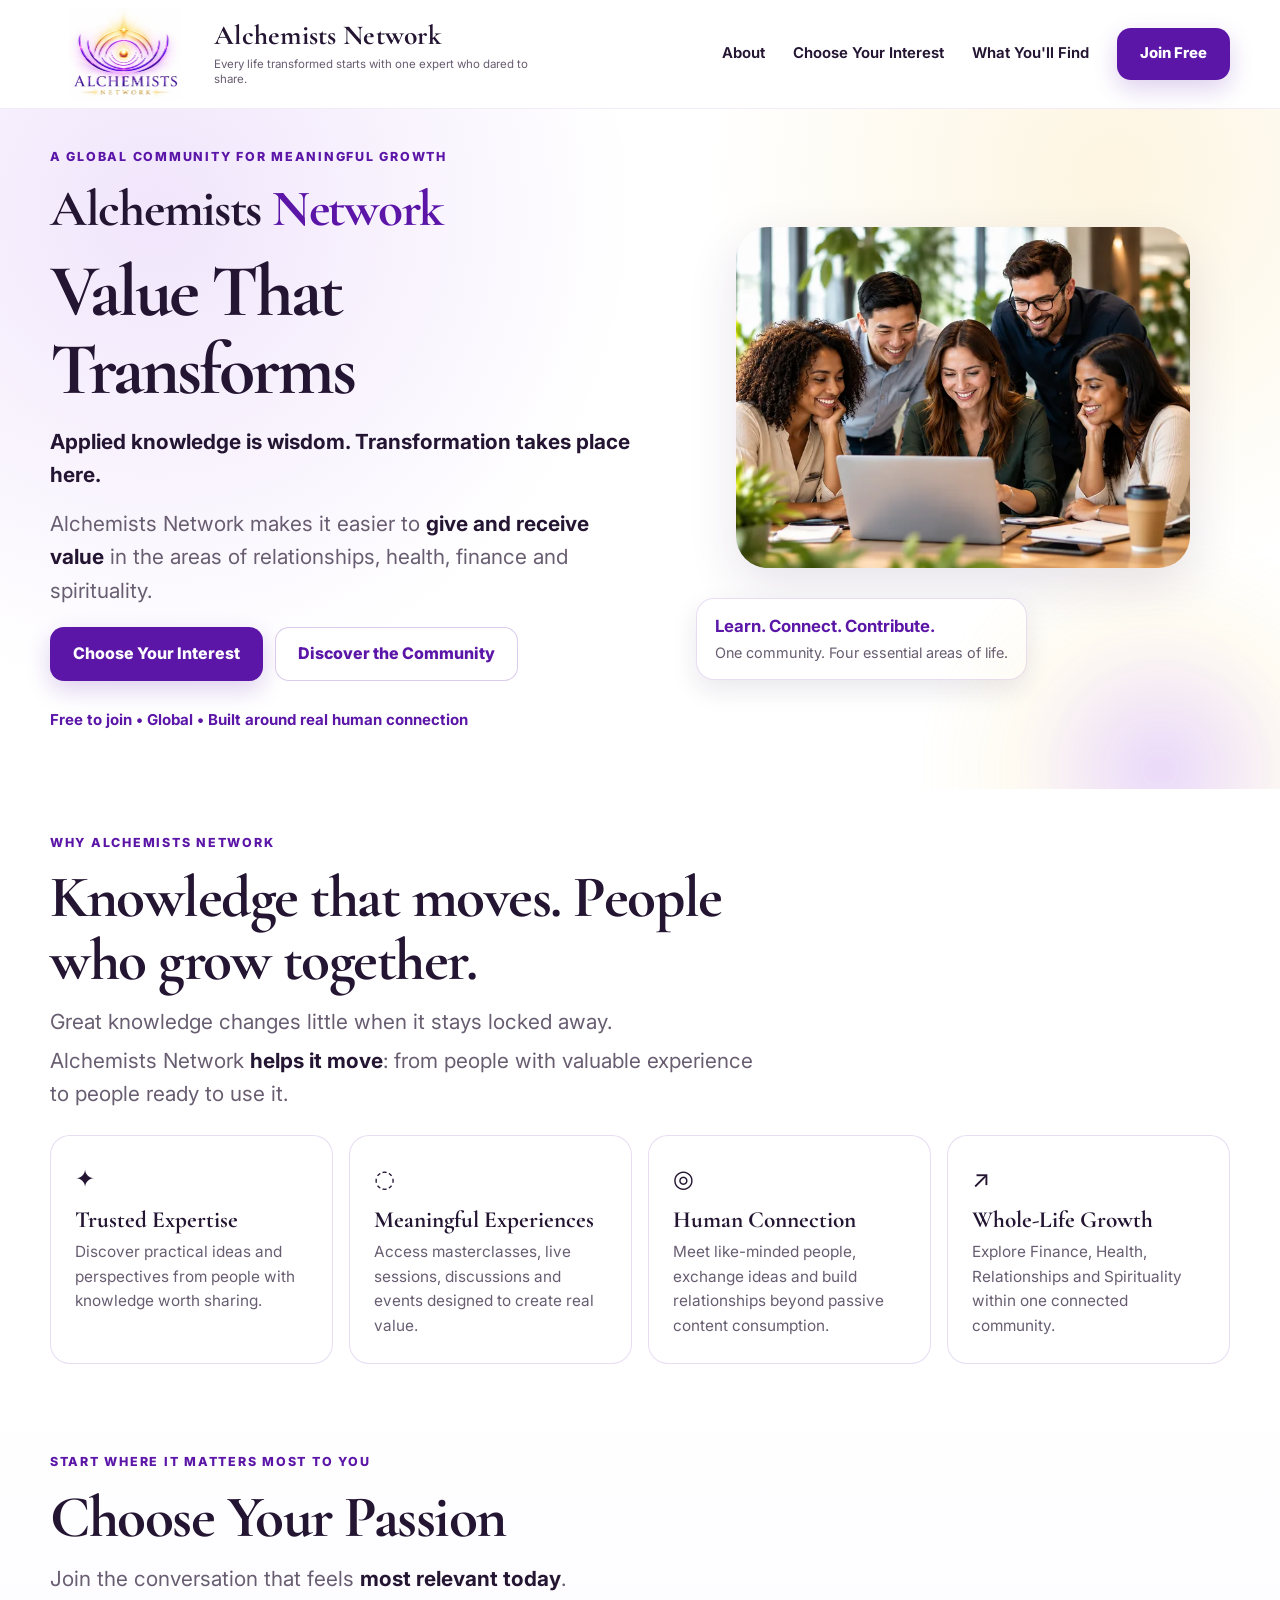
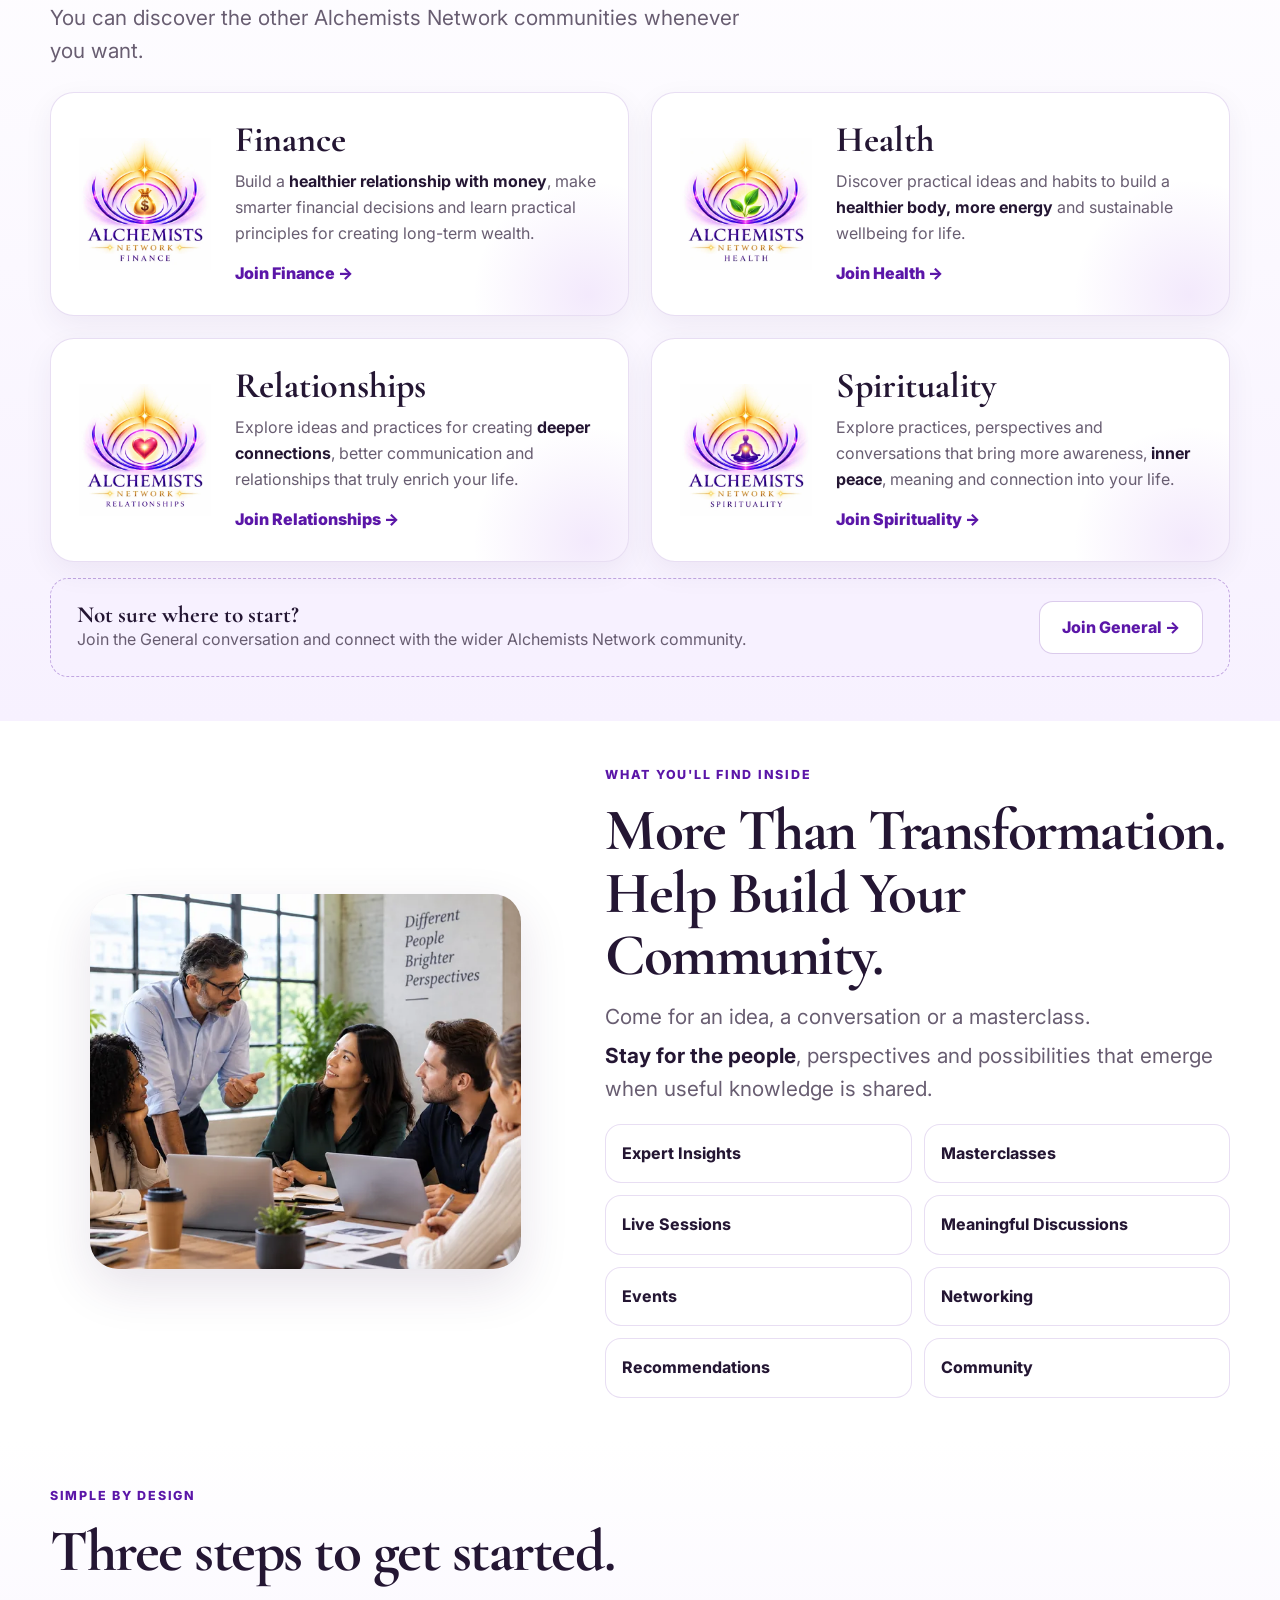
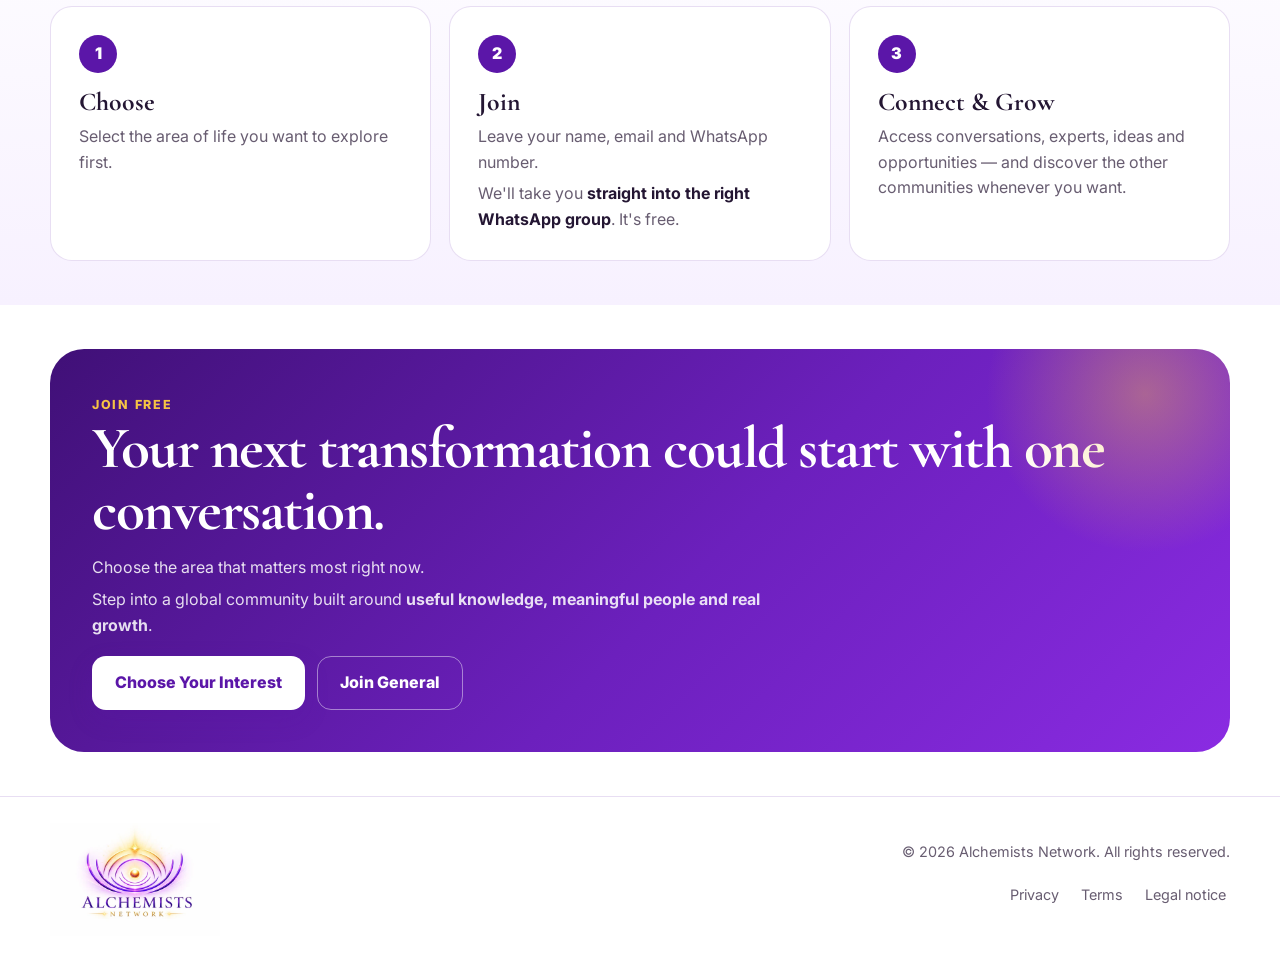
==== alchemists-network-site-v9/alchemists-network-site-v9/index.html @ aed64344 "Add files via upload" ====
<!doctype html>
<html lang="en">
<head>
  <meta charset="UTF-8">
  <meta name="viewport" content="width=device-width, initial-scale=1.0">
  <meta http-equiv="content-language" content="en">
  <title>Alchemists Network | Learn, Connect & Grow</title>
  <meta name="description" content="Join Alchemists Network for free and connect with trusted knowledge, experts, masterclasses and meaningful conversations across Finance, Health, Relationships and Spirituality.">
  <link rel="canonical" href="https://www.alchemistsnetwork.com/">
  <meta property="og:type" content="website">
  <meta property="og:site_name" content="Alchemists Network">
  <meta property="og:title" content="Alchemists Network | Learn, Connect & Grow">
  <meta property="og:description" content="Connect, learn and grow with Alchemists Network. Your next transformation could start with one conversation.">
  <meta property="og:url" content="https://www.alchemistsnetwork.com/">
  <meta property="og:image" content="https://www.alchemistsnetwork.com/assets/og-image.jpg">
  <meta property="og:image:width" content="1200">
  <meta property="og:image:height" content="630">
  <meta property="og:image:alt" content="Alchemists Network logo">
  <meta property="og:locale" content="en_GB">
  <meta name="twitter:card" content="summary_large_image">
  <meta name="twitter:title" content="Alchemists Network | Learn, Connect & Grow">
  <meta name="twitter:description" content="Connect, learn and grow with Alchemists Network.">
  <meta name="twitter:image" content="https://www.alchemistsnetwork.com/assets/og-image.jpg">
  <meta name="theme-color" content="#5b16a8">
  <link rel="icon" href="assets/logos/alchemists-network-header.webp" type="image/webp">
  <link rel="preload" as="image" type="image/webp" href="assets/hero-community-diverse-800.webp" imagesrcset="assets/hero-community-diverse-800.webp 800w, assets/hero-community-diverse-1400.webp 1400w" imagesizes="(max-width: 900px) 92vw, 560px">
  <script type="application/ld+json">
{
  "@context": "https://schema.org",
  "@graph": [
    {
      "@type": "Organization",
      "@id": "https://www.alchemistsnetwork.com/#organization",
      "name": "Alchemists Network",
      "url": "https://www.alchemistsnetwork.com/",
      "logo": "https://www.alchemistsnetwork.com/assets/logos/alchemists-network.webp",
      "image": "https://www.alchemistsnetwork.com/assets/og-image.jpg",
      "description": "A global community connecting people with trusted expertise, masterclasses and meaningful conversations across Finance, Health, Relationships and Spirituality.",
      "slogan": "Every life transformed starts with one expert who dared to share.",
      "email": "rise@alchemistsnetwork.com",
      "contactPoint": {
        "@type": "ContactPoint",
        "contactType": "customer support",
        "email": "rise@alchemistsnetwork.com",
        "availableLanguage": "English"
      },
      "sameAs": [
        "https://www.instagram.com/alchemistnetwork/",
        "https://www.tiktok.com/@alchemistnetwork",
        "https://www.facebook.com/profile.php?id=61589458378062",
        "https://www.youtube.com/channel/UCAXfL9vfWG9lbu_mYxJ198A",
        "https://rumble.com/user/alchemistnetwork"
      ]
    },
    {
      "@type": "WebSite",
      "@id": "https://www.alchemistsnetwork.com/#website",
      "name": "Alchemists Network",
      "url": "https://www.alchemistsnetwork.com/",
      "inLanguage": "en",
      "publisher": {
        "@id": "https://www.alchemistsnetwork.com/#organization"
      }
    }
  ]
}
  </script>
  <link rel="preconnect" href="https://fonts.googleapis.com">
  <link rel="preconnect" href="https://fonts.gstatic.com" crossorigin>
  <link href="https://fonts.googleapis.com/css2?family=Cormorant+Garamond:wght@600;700&family=Inter:wght@400;500;600;700;800&display=swap" rel="stylesheet">
  <link rel="stylesheet" href="css/styles.css">
  <script defer src="js/config.js"></script>
  <script defer src="js/main.js"></script>
</head>
<body>
<header class="site-header">
  <div class="container header-inner">
    <a class="brand" href="#top" aria-label="Alchemists Network home">
      <img src="assets/logos/alchemists-network-header.webp" alt="Alchemists Network" width="450" height="367" fetchpriority="high">
      <span class="brand-copy">
        <strong>Alchemists Network</strong>
        <small>Every life transformed starts with one expert who dared to share.</small>
      </span>
    </a>
    <button class="menu-button" aria-label="Open navigation" aria-expanded="false">☰</button>
    <nav class="site-nav" aria-label="Main navigation">
      <a href="#about">About</a>
      <a href="#interests">Choose Your Interest</a>
      <a href="#inside">What You'll Find</a>
      <a class="btn btn-primary" href="#interests" data-scroll="#interests">Join Free</a>
    </nav>
  </div>
</header>
<main id="top">
  <section class="hero">
    <div class="container hero-grid">
      <div class="hero-copy">
        <span class="eyebrow">A global community for meaningful growth</span>
        <h1 class="hero-brand-title">Alchemists <span>Network</span></h1>
        <p class="hero-statement">Value That Transforms</p>
        <p class="lead"><strong>Applied knowledge is wisdom. Transformation takes place here.</strong></p>
        <p class="lead">Alchemists Network makes it easier to <strong>give and receive value</strong> in the areas of relationships, health, finance and spirituality.</p>
        <div class="hero-actions">
          <a class="btn btn-primary" href="#interests" data-scroll="#interests">Choose Your Interest</a>
          <a class="btn btn-secondary" href="#about" data-scroll="#about">Discover the Community</a>
        </div>
        <a class="free-note" href="#interests" data-scroll="#interests">Free to join • Global • Built around real human connection</a>
      </div>
      <div class="hero-visual">
        <figure class="hero-photo">
          <img src="assets/hero-community-diverse-800.webp" srcset="assets/hero-community-diverse-800.webp 800w, assets/hero-community-diverse-1400.webp 1400w" sizes="(max-width: 900px) 92vw, 560px" alt="Professionals collaborating around a laptop in a bright modern workspace" width="1400" height="933" fetchpriority="high" decoding="async">
        </figure>
        <div class="hero-card"><strong>Learn. Connect. Contribute.</strong><span>One community. Four essential areas of life.</span></div>
      </div>
    </div>
  </section>

  <section class="section" id="about">
    <div class="container">
      <div class="section-head">
        <span class="eyebrow">Why Alchemists Network</span>
        <h2>Knowledge that moves. People who grow together.</h2>
        <p class="lead">Great knowledge changes little when it stays locked away.</p>
        <p class="lead">Alchemists Network <strong>helps it move</strong>: from people with valuable experience to people ready to use it.</p>
      </div>
      <div class="benefits">
        <article class="benefit"><div class="benefit-icon">✦</div><h3>Trusted Expertise</h3><p>Discover practical ideas and perspectives from people with knowledge worth sharing.</p></article>
        <article class="benefit"><div class="benefit-icon">◌</div><h3>Meaningful Experiences</h3><p>Access masterclasses, live sessions, discussions and events designed to create real value.</p></article>
        <article class="benefit"><div class="benefit-icon">◎</div><h3>Human Connection</h3><p>Meet like-minded people, exchange ideas and build relationships beyond passive content consumption.</p></article>
        <article class="benefit"><div class="benefit-icon">↗</div><h3>Whole-Life Growth</h3><p>Explore Finance, Health, Relationships and Spirituality within one connected community.</p></article>
      </div>
    </div>
  </section>

  <section class="section section-soft" id="interests">
    <div class="container">
      <div class="section-head">
        <span class="eyebrow">Start where it matters most to you</span>
        <h2>Choose Your Passion</h2>
        <p class="lead">Join the conversation that feels <strong>most relevant today</strong>.</p>
        <p class="lead">You can discover the other Alchemists Network communities whenever you want.</p>
      </div>
      <div class="interest-grid">
        <a class="interest-card" href="#join" data-interest="finance" aria-label="Join Finance">
          <img class="interest-logo" src="assets/logos/finance.webp" alt="Alchemists Network Finance logo" width="400" height="400" loading="lazy" decoding="async">
          <div class="interest-copy"><h3>Finance</h3><p>Build a <strong>healthier relationship with money</strong>, make smarter financial decisions and learn practical principles for creating long-term wealth.</p><span class="interest-cta">Join Finance →</span></div>
        </a>
        <a class="interest-card" href="#join" data-interest="health" aria-label="Join Health">
          <img class="interest-logo" src="assets/logos/health.webp" alt="Alchemists Network Health logo" width="400" height="400" loading="lazy" decoding="async">
          <div class="interest-copy"><h3>Health</h3><p>Discover practical ideas and habits to build a <strong>healthier body, more energy</strong> and sustainable wellbeing for life.</p><span class="interest-cta">Join Health →</span></div>
        </a>
        <a class="interest-card" href="#join" data-interest="relationships" aria-label="Join Relationships">
          <img class="interest-logo" src="assets/logos/relationships.webp" alt="Alchemists Network Relationships logo" width="400" height="400" loading="lazy" decoding="async">
          <div class="interest-copy"><h3>Relationships</h3><p>Explore ideas and practices for creating <strong>deeper connections</strong>, better communication and relationships that truly enrich your life.</p><span class="interest-cta">Join Relationships →</span></div>
        </a>
        <a class="interest-card" href="#join" data-interest="spirituality" aria-label="Join Spirituality">
          <img class="interest-logo" src="assets/logos/spirituality.webp" alt="Alchemists Network Spirituality logo" width="400" height="400" loading="lazy" decoding="async">
          <div class="interest-copy"><h3>Spirituality</h3><p>Explore practices, perspectives and conversations that bring more awareness, <strong>inner peace</strong>, meaning and connection into your life.</p><span class="interest-cta">Join Spirituality →</span></div>
        </a>
      </div>
      <div class="general-box">
        <div><h3>Not sure where to start?</h3><p>Join the General conversation and connect with the wider Alchemists Network community.</p></div>
        <a class="btn btn-secondary" href="#join" data-interest="general">Join General →</a>
      </div>
    </div>
  </section>

  <!-- JOIN FORM MODAL DIALOG. Opens in a modal when a visitor clicks any card. -->
  <dialog class="join-dialog" id="join-dialog" aria-labelledby="join-title">
    <div class="join-dialog-card">
      <button type="button" class="join-dialog-close" id="join-close" aria-label="Close dialog">&times;</button>
      <div class="join-dialog-header">
        <span class="eyebrow">Free to join</span>
        <h2 id="join-title">Join Alchemists Network</h2>
        <p class="join-intro">Leave your details and we'll take you <strong>straight into the WhatsApp group</strong>.</p>
        <p class="join-intro">We'll also email you the link, so you always have it.</p>
      </div>
      <iframe
        id="inline-UAgprRCNqEPYEisqX5ec"
        class="join-frame"
        title="AN | Website Join Form"
        data-layout="{'id':'INLINE'}"
        data-trigger-type="alwaysShow"
        data-trigger-value=""
        data-activation-type="alwaysActivated"
        data-activation-value=""
        data-deactivation-type="neverDeactivate"
        data-deactivation-value=""
        data-form-name="AN | Website Join Form"
        data-height="undefined"
        data-layout-iframe-id="inline-UAgprRCNqEPYEisqX5ec"
        data-form-id="UAgprRCNqEPYEisqX5ec"
        data-cookie-consent="true"
        data-cookie-consent-provider="auto"></iframe>
      <p class="join-legal">By clicking Join, you confirm you are 18 or older and agree to our <a href="/terms/" target="_blank" rel="noopener">Terms of Service</a>. We use your details as described in our <a href="/privacy/" target="_blank" rel="noopener">Privacy Policy</a>. You'll join the Alchemists Network WhatsApp Community, where other members can see your name and phone number.</p>
      <p class="join-change"><button type="button" id="join-change-topic">&larr; Choose a different topic</button></p>
    </div>
  </dialog>

  <section class="section" id="inside">
    <div class="container inside-grid">
      <figure class="inside-photo"><img src="assets/inside-community-diverse-800.webp" srcset="assets/inside-community-diverse-800.webp 800w, assets/inside-community-diverse-1400.webp 1400w" sizes="(max-width: 900px) 92vw, 520px" width="1400" height="933" loading="lazy" decoding="async" alt="A diverse group of professionals collaborating in a bright modern office"></figure>
      <div>
        <div class="section-head" style="margin-bottom:0"><span class="eyebrow">What you'll find inside</span><h2>More Than Transformation. Help Build Your Community.</h2><p class="lead">Come for an idea, a conversation or a masterclass.</p><p class="lead"><strong>Stay for the people</strong>, perspectives and possibilities that emerge when useful knowledge is shared.</p></div>
        <div class="inside-list">
          <div class="inside-item">Expert Insights</div><div class="inside-item">Masterclasses</div><div class="inside-item">Live Sessions</div><div class="inside-item">Meaningful Discussions</div><div class="inside-item">Events</div><div class="inside-item">Networking</div><div class="inside-item">Recommendations</div><div class="inside-item">Community</div>
        </div>
      </div>
    </div>
  </section>

  <section class="section section-soft" id="how">
    <div class="container">
      <div class="section-head"><span class="eyebrow">Simple by design</span><h2>Three steps to get started.</h2></div>
      <div class="steps">
        <article class="step"><div class="step-num">1</div><h3>Choose</h3><p>Select the area of life you want to explore first.</p></article>
        <article class="step"><div class="step-num">2</div><h3>Join</h3><p>Leave your name, email and WhatsApp number.</p><p>We'll take you <strong>straight into the right WhatsApp group</strong>. It's free.</p></article>
        <article class="step"><div class="step-num">3</div><h3>Connect & Grow</h3><p>Access conversations, experts, ideas and opportunities — and discover the other communities whenever you want.</p></article>
      </div>
    </div>
  </section>

  <section class="section">
    <div class="container">
      <div class="final-cta">
        <span class="eyebrow" style="color:#f6c344">Join free</span>
        <h2>Your next transformation could start with one conversation.</h2>
        <p>Choose the area that matters most right now.</p><p>Step into a global community built around <strong>useful knowledge, meaningful people and real growth</strong>.</p>
        <div class="final-actions"><a class="btn btn-primary" href="#interests" data-scroll="#interests">Choose Your Interest</a><a class="btn btn-secondary" href="#join" data-interest="general">Join General</a></div>
      </div>
    </div>
  </section>
</main>
<footer class="footer">
  <div class="container footer-inner">
    <div class="footer-brand"><img src="assets/logos/alchemists-network.webp" alt="Alchemists Network" width="510" height="340" loading="lazy" decoding="async"></div>
    <div class="footer-note"><div>© <span data-year></span> Alchemists Network. All rights reserved.</div><div class="legal"><a href="/privacy/">Privacy</a><a href="/terms/">Terms</a><a href="/legal-notice/">Legal notice</a></div></div>
  </div>
</footer>
<!-- GoHighLevel form helper: resizes the form to fit (SOP Chapter 7) -->
<script src="https://link.msgsndr.com/js/form_embed.js"></script>
</body>
</html>
---- alchemists-network-site-v9/alchemists-network-site-v9/css/styles.css ----
:root{
  --purple:#5b16a8;
  --violet:#8a2be2;
  --gold:#d99a13;
  --gold-light:#f6c344;
  --ink:#241633;
  --muted:#685d71;
  --soft:#f7f1ff;
  --white:#fff;
  --green:#69c51b;
  --rose:#e83267;
  --border:rgba(91,22,168,.14);
  --shadow:0 18px 50px rgba(55,22,85,.12);
  --radius:24px;
  --max:1180px;
}
*{box-sizing:border-box}
html{scroll-behavior:smooth}
body{margin:0;font-family:Inter,system-ui,-apple-system,BlinkMacSystemFont,"Segoe UI",sans-serif;color:var(--ink);background:#fff;line-height:1.6}
a{color:inherit;text-decoration:none}
img{max-width:100%;display:block}
button,a{outline-offset:4px}
.container{width:min(calc(100% - 32px),var(--max));margin-inline:auto}
.eyebrow{font-size:.78rem;font-weight:800;letter-spacing:.14em;text-transform:uppercase;color:var(--purple)}
h1,h2,h3{font-family:"Cormorant Garamond",Georgia,serif;line-height:1.05;margin:0;color:var(--ink)}
h1{font-size:clamp(2.75rem,7vw,5.6rem);letter-spacing:-.04em}
h2{font-size:clamp(2.2rem,5vw,3.7rem);letter-spacing:-.025em}
h3{font-size:clamp(1.75rem,4vw,2.25rem)}
p{margin:0}.lead{font-size:clamp(1.08rem,2vw,1.3rem);color:var(--muted);max-width:720px}
.section{padding:84px 0}.section-soft{background:linear-gradient(180deg,#fff 0%,var(--soft) 100%)}
.site-header{position:sticky;top:0;z-index:50;background:rgba(255,255,255,.88);backdrop-filter:blur(16px);border-bottom:1px solid rgba(91,22,168,.08)}
.header-inner{height:76px;display:flex;align-items:center;justify-content:space-between;gap:24px}
.brand img{width:190px;max-height:58px;object-fit:contain}
.site-nav{display:flex;align-items:center;gap:28px;font-size:.93rem;font-weight:650}
.site-nav a:not(.btn):hover{color:var(--purple)}
.menu-button{display:none;background:none;border:0;font-size:1.5rem;color:var(--ink);cursor:pointer}
.btn{display:inline-flex;align-items:center;justify-content:center;gap:8px;min-height:48px;padding:13px 22px;border-radius:14px;font-weight:800;transition:.2s ease;border:1px solid transparent;cursor:pointer}
.btn-primary{background:var(--purple);color:#fff;box-shadow:0 9px 24px rgba(91,22,168,.2)}
.btn-primary:hover{background:var(--violet);transform:translateY(-1px);box-shadow:0 12px 28px rgba(91,22,168,.27)}
.btn-secondary{background:#fff;color:var(--purple);border-color:rgba(91,22,168,.22)}
.btn-secondary:hover{border-color:var(--purple);background:var(--soft)}
.hero{position:relative;overflow:hidden;padding:64px 0 78px;background:radial-gradient(circle at 12% 15%,rgba(138,43,226,.12),transparent 38%),radial-gradient(circle at 87% 10%,rgba(246,195,68,.16),transparent 32%),#fff}
.hero::after{content:"";position:absolute;inset:auto -120px -220px auto;width:480px;height:480px;border-radius:50%;background:radial-gradient(circle,rgba(138,43,226,.18),rgba(246,195,68,.07) 42%,transparent 70%);filter:blur(8px);pointer-events:none}
.hero-grid{display:grid;grid-template-columns:1.05fr .95fr;align-items:center;gap:56px}
.hero-copy{display:flex;flex-direction:column;gap:22px}.hero h1 span{color:var(--purple)}
.hero-actions{display:flex;flex-wrap:wrap;gap:12px;margin-top:4px}.free-note{font-weight:700;color:var(--purple);font-size:.94rem}
.hero-visual{position:relative}.hero-photo{border-radius:32px;overflow:hidden;box-shadow:var(--shadow);aspect-ratio:4/3;background:#eee}
.hero-photo img{width:100%;height:100%;object-fit:cover}
.hero-card{position:absolute;left:-24px;bottom:24px;background:rgba(255,255,255,.94);backdrop-filter:blur(12px);border:1px solid rgba(255,255,255,.75);border-radius:18px;padding:16px 18px;box-shadow:0 16px 36px rgba(38,18,54,.16);max-width:280px}
.hero-card strong{display:block;color:var(--purple);font-size:1.05rem}.hero-card span{font-size:.9rem;color:var(--muted)}
.section-head{display:flex;flex-direction:column;gap:14px;margin-bottom:38px;max-width:760px}
.benefits{display:grid;grid-template-columns:repeat(4,1fr);gap:16px}
.benefit{padding:24px;border:1px solid var(--border);border-radius:20px;background:#fff}.benefit-icon{font-size:1.5rem;margin-bottom:10px}.benefit h3{font-size:1.45rem;margin-bottom:8px}.benefit p{color:var(--muted);font-size:.96rem}
.interest-grid{display:grid;grid-template-columns:repeat(2,1fr);gap:22px}.interest-card{position:relative;display:flex;align-items:center;gap:24px;padding:28px;border:1px solid var(--border);border-radius:var(--radius);background:#fff;box-shadow:0 10px 30px rgba(55,22,85,.06);transition:.2s ease;overflow:hidden}
.interest-card::after{content:"";position:absolute;right:-80px;bottom:-100px;width:240px;height:240px;border-radius:50%;background:radial-gradient(circle,rgba(138,43,226,.10),transparent 68%);pointer-events:none}
.interest-card:hover{transform:translateY(-4px);border-color:rgba(91,22,168,.35);box-shadow:var(--shadow)}
.interest-logo{width:132px;min-width:132px;height:132px;object-fit:contain}.interest-copy{display:flex;flex-direction:column;gap:11px;position:relative;z-index:1}.interest-copy p{color:var(--muted)}.interest-cta{margin-top:4px;color:var(--purple);font-weight:850}.interest-card:hover .interest-cta{color:var(--violet)}
.general-box{margin-top:22px;display:flex;align-items:center;justify-content:space-between;gap:20px;padding:22px 26px;border:1px dashed rgba(91,22,168,.34);border-radius:18px;background:rgba(247,241,255,.6)}.general-box h3{font-size:1.45rem}.general-box p{color:var(--muted)}
.inside-grid{display:grid;grid-template-columns:.9fr 1.1fr;gap:44px;align-items:center}.inside-photo{border-radius:28px;overflow:hidden;box-shadow:var(--shadow);aspect-ratio:1.15/1;background:#eee}.inside-photo img{width:100%;height:100%;object-fit:cover}.inside-list{display:grid;grid-template-columns:repeat(2,1fr);gap:12px;margin-top:24px}.inside-item{padding:16px;border-radius:16px;background:#fff;border:1px solid var(--border);font-weight:750}
.steps{display:grid;grid-template-columns:repeat(3,1fr);gap:18px}.step{padding:28px;border-radius:22px;background:#fff;border:1px solid var(--border)}.step-num{width:38px;height:38px;border-radius:50%;display:grid;place-items:center;background:var(--purple);color:#fff;font-weight:900;margin-bottom:16px}.step h3{font-size:1.6rem;margin-bottom:8px}.step p{color:var(--muted)}
.final-cta{position:relative;overflow:hidden;background:linear-gradient(135deg,#401077,#6c20bd 55%,#8a2be2);color:#fff;border-radius:34px;padding:56px}.final-cta h2,.final-cta p{color:#fff}.final-cta p{opacity:.86;max-width:700px;margin-top:14px}.final-actions{display:flex;flex-wrap:wrap;gap:12px;margin-top:24px}.final-cta .btn-primary{background:#fff;color:var(--purple)}.final-cta .btn-secondary{background:transparent;border-color:rgba(255,255,255,.45);color:#fff}.final-cta::after{content:"";position:absolute;right:-80px;top:-120px;width:330px;height:330px;border-radius:50%;background:radial-gradient(circle,rgba(246,195,68,.4),transparent 68%)}
.footer{padding:42px 0;border-top:1px solid var(--border)}.footer-inner{display:flex;justify-content:space-between;align-items:center;gap:24px}.footer-brand img{width:170px}.footer-note{color:var(--muted);font-size:.9rem;text-align:right}
.legal{display:flex;gap:14px;justify-content:flex-end;margin-top:8px}.legal a:hover{color:var(--purple)}
@media(max-width:900px){.site-nav{position:absolute;top:76px;left:16px;right:16px;display:none;flex-direction:column;align-items:stretch;background:#fff;border:1px solid var(--border);border-radius:18px;padding:18px;box-shadow:var(--shadow)}.site-nav.is-open{display:flex}.menu-button{display:block}.hero-grid,.inside-grid{grid-template-columns:1fr}.hero-grid{gap:34px}.hero-visual{order:2}.hero-card{left:12px}.benefits{grid-template-columns:repeat(2,1fr)}.interest-grid{grid-template-columns:1fr}.steps{grid-template-columns:1fr}.footer-inner{flex-direction:column;align-items:flex-start}.footer-note{text-align:left}.legal{justify-content:flex-start}}
@media(max-width:600px){.container{width:min(calc(100% - 24px),var(--max))}.section{padding:64px 0}.header-inner{height:68px}.brand img{width:150px}.site-nav{top:68px}.hero{padding:42px 0 60px}.hero-copy{gap:18px}.hero-actions{flex-direction:column}.hero-actions .btn{width:100%}.hero-photo{border-radius:24px;aspect-ratio:1/1}.hero-card{position:relative;left:auto;bottom:auto;margin:-20px 12px 0}.benefits{grid-template-columns:1fr}.interest-card{flex-direction:column;align-items:flex-start;padding:22px}.interest-logo{width:118px;height:118px}.general-box{flex-direction:column;align-items:flex-start}.general-box .btn{width:100%}.inside-list{grid-template-columns:1fr}.final-cta{padding:38px 24px;border-radius:26px}.final-actions{flex-direction:column}.final-actions .btn{width:100%}}

/* ===== V2 feedback refinements ===== */
.section{padding:44px 0}
.section-head{margin-bottom:24px}
.hero{padding:38px 0 44px}
.footer{padding:26px 0}

.header-inner{height:108px;gap:20px}
.brand{display:flex;align-items:center;gap:14px;min-width:0}
.brand img{width:150px;max-height:92px;object-fit:contain;flex:0 0 auto}
.brand-copy{display:flex;flex-direction:column;line-height:1.15;min-width:0}
.brand-copy strong{font-family:"Cormorant Garamond",Georgia,serif;font-size:1.72rem;letter-spacing:.01em;color:var(--ink);white-space:nowrap}
.brand-copy small{margin-top:5px;font-size:.72rem;line-height:1.35;color:var(--muted);max-width:330px}

.site-nav a{transition:transform .2s ease,color .2s ease,background .2s ease,border-color .2s ease,box-shadow .2s ease}
.site-nav a:not(.btn){display:inline-flex;align-items:center;min-height:44px}
.site-nav a:not(.btn):hover{color:var(--purple);transform:translateY(-2px) scale(1.02)}

.btn-secondary:hover{border-color:var(--purple);background:var(--soft);transform:translateY(-1px) scale(1.015);box-shadow:0 12px 28px rgba(91,22,168,.14)}
.final-cta .btn-secondary:hover{background:rgba(255,255,255,.08);border-color:#fff;transform:translateY(-1px) scale(1.015);box-shadow:0 12px 28px rgba(38,18,54,.18)}

.hero-copy{gap:16px}
.hero-brand-title{font-size:clamp(2.35rem,4vw,3.45rem);letter-spacing:-.025em}
.hero-brand-title span,.hero-statement span{color:var(--purple)}
.hero-statement{font-size:clamp(2.65rem,5.8vw,5rem);letter-spacing:-.04em}
.free-note{display:inline-flex;width:max-content;max-width:100%;font-weight:700;color:var(--purple);font-size:.94rem;transition:transform .2s ease,color .2s ease}
.free-note:hover{color:var(--violet);transform:translateY(-2px) scale(1.01)}

.hero-visual{display:flex;flex-direction:column;gap:14px}
.hero-card{position:static;left:auto;bottom:auto;align-self:flex-start;background:#fff;border:1px solid var(--border);border-radius:18px;padding:14px 18px;box-shadow:0 10px 26px rgba(38,18,54,.10);max-width:360px}

.general-box{margin-top:16px}
.inside-list{margin-top:18px}
.final-cta{padding:42px}
.final-actions{margin-top:18px}

@media(max-width:1050px){
  .brand-copy small{display:none}
  .brand-copy strong{font-size:1.5rem}
  .site-nav{gap:18px}
}

@media(max-width:900px){
  .header-inner{height:92px}
  .brand img{width:130px;max-height:78px}
  .brand-copy strong{font-size:1.35rem}
  .site-nav{top:92px}
  .hero-grid{gap:26px}
}

@media(max-width:600px){
  .section{padding:32px 0}
  .header-inner{height:82px}
  .brand{gap:7px}
  .brand img{width:105px;max-height:66px}
  .brand-copy strong{font-size:1.08rem;white-space:normal}
  .site-nav{top:82px}
  .hero{padding:28px 0 34px}
  .hero-copy{gap:14px}
  .hero-card{margin:0;max-width:100%;align-self:stretch}
  .free-note{width:auto}
  .final-cta{padding:30px 22px}
}

/* ===== Join form dialog modal ===== */
.join-dialog {
  border: 0;
  padding: 0;
  background: transparent;
  max-width: 680px;
  width: min(calc(100% - 32px), 680px);
  margin: auto;
  border-radius: var(--radius);
  overflow: visible;
  box-shadow: none;
}
.join-dialog::backdrop {
  background: rgba(24, 11, 38, 0.72);
  backdrop-filter: blur(10px);
  -webkit-backdrop-filter: blur(10px);
}
.join-dialog[open] {
  animation: modalScaleIn 0.28s cubic-bezier(0.16, 1, 0.3, 1);
}
.join-dialog[open]::backdrop {
  animation: backdropFadeIn 0.25s ease-out;
}
@keyframes backdropFadeIn {
  from { opacity: 0; }
  to { opacity: 1; }
}
@keyframes modalScaleIn {
  from {
    opacity: 0;
    transform: scale(0.94) translateY(14px);
  }
  to {
    opacity: 1;
    transform: scale(1) translateY(0);
  }
}
.join-dialog-card {
  position: relative;
  background: #ffffff;
  border: 1px solid var(--border);
  border-radius: var(--radius);
  padding: 34px 32px 24px;
  box-shadow: 0 24px 64px -12px rgba(36, 12, 58, 0.32), 0 0 0 1px rgba(91, 22, 168, 0.08);
  max-height: 88vh;
  overflow-y: auto;
  -webkit-overflow-scrolling: touch;
}
.join-dialog-card::-webkit-scrollbar {
  width: 6px;
}
.join-dialog-card::-webkit-scrollbar-track {
  background: transparent;
}
.join-dialog-card::-webkit-scrollbar-thumb {
  background: rgba(91, 22, 168, 0.18);
  border-radius: 4px;
}
.join-dialog-card::-webkit-scrollbar-thumb:hover {
  background: rgba(91, 22, 168, 0.35);
}
.join-dialog-close {
  position: absolute;
  top: 18px;
  right: 18px;
  width: 40px;
  height: 40px;
  border-radius: 50%;
  border: 1px solid rgba(91, 22, 168, 0.14);
  background: #fbf9ff;
  color: var(--ink);
  font-size: 1.6rem;
  line-height: 1;
  display: flex;
  align-items: center;
  justify-content: center;
  cursor: pointer;
  transition: all 0.2s cubic-bezier(0.16, 1, 0.3, 1);
  padding: 0;
  z-index: 10;
}
.join-dialog-close:hover {
  background: var(--purple);
  color: #fff;
  transform: rotate(90deg) scale(1.05);
  box-shadow: 0 4px 14px rgba(91, 22, 168, 0.28);
}
.join-dialog-close:active {
  transform: rotate(90deg) scale(0.95);
}
.join-dialog-header {
  padding-right: 44px;
  margin-bottom: 6px;
}
.join-dialog-header h2 {
  margin-top: 6px;
  color: var(--purple);
  font-size: clamp(1.8rem, 4vw, 2.4rem);
}
.join-dialog-header .join-intro {
  color: var(--muted);
  margin: 4px 0 0;
  font-size: 0.96rem;
}
.join-dialog-header .join-intro + .join-intro {
  margin-top: 2px;
  margin-bottom: 12px;
}
.join-frame {
  display: block;
  width: 100%;
  min-height: 720px;
  border: 0;
  border-radius: 14px;
  background: #fff;
}
.join-legal {
  margin-top: 14px;
  font-size: 0.82rem;
  color: var(--muted);
  line-height: 1.5;
}
.join-legal a {
  color: var(--purple);
  text-decoration: underline;
}
.join-change {
  margin-top: 14px;
  font-size: 0.92rem;
}
.join-change button {
  background: none;
  border: none;
  padding: 0;
  color: var(--purple);
  font-weight: 700;
  cursor: pointer;
  font-family: inherit;
  font-size: inherit;
  transition: color 0.15s ease;
}
.join-change button:hover {
  color: var(--violet);
  text-decoration: underline;
}
body.dialog-open, html.dialog-open {
  overflow: hidden !important;
}
@media (max-width: 600px) {
  .join-dialog {
    width: calc(100% - 20px);
    margin: auto;
  }
  .join-dialog-card {
    padding: 24px 16px 20px;
    border-radius: 20px;
    max-height: 92vh;
  }
  .join-dialog-close {
    top: 14px;
    right: 14px;
    width: 36px;
    height: 36px;
    font-size: 1.4rem;
  }
  .join-frame {
    min-height: 780px;
  }
}

/* ===== v7: mobile typography, touch targets, scannability ===== */
/* Fluid section headings: no awkward breaks on 375px phones, same size on desktop */
h2{font-size:clamp(1.85rem,4.2vw + .6rem,3.7rem)}
h3{font-size:clamp(1.45rem,3vw + .5rem,2.25rem)}
.hero-statement{font-family:"Cormorant Garamond",Georgia,serif;font-weight:700;line-height:1.05;color:var(--ink);margin:0;font-size:clamp(2.3rem,5.8vw,5rem)}
.lead strong,.interest-copy p strong,.step p strong,.final-cta p strong,.join-intro strong{color:var(--ink);font-weight:700}
.final-cta p strong{color:#fff}
.section-head .lead + .lead{margin-top:-8px}
.step p + p,.final-cta p + p{margin-top:6px}
.join-intro{margin:0 0 4px}
.join-intro + .join-intro{margin-bottom:18px}
/* Touch targets: at least 48px tall for thumbs */
.site-nav a:not(.btn){min-height:48px}
.menu-button{min-width:48px;min-height:48px;align-items:center;justify-content:center}
.free-note,.join-change a{display:inline-flex;align-items:center;min-height:48px}
.legal a{display:inline-flex;align-items:center;min-height:48px;padding:0 4px}
.interest-card{min-height:48px}
/* Footer without tagline */
.footer-brand img{height:auto}
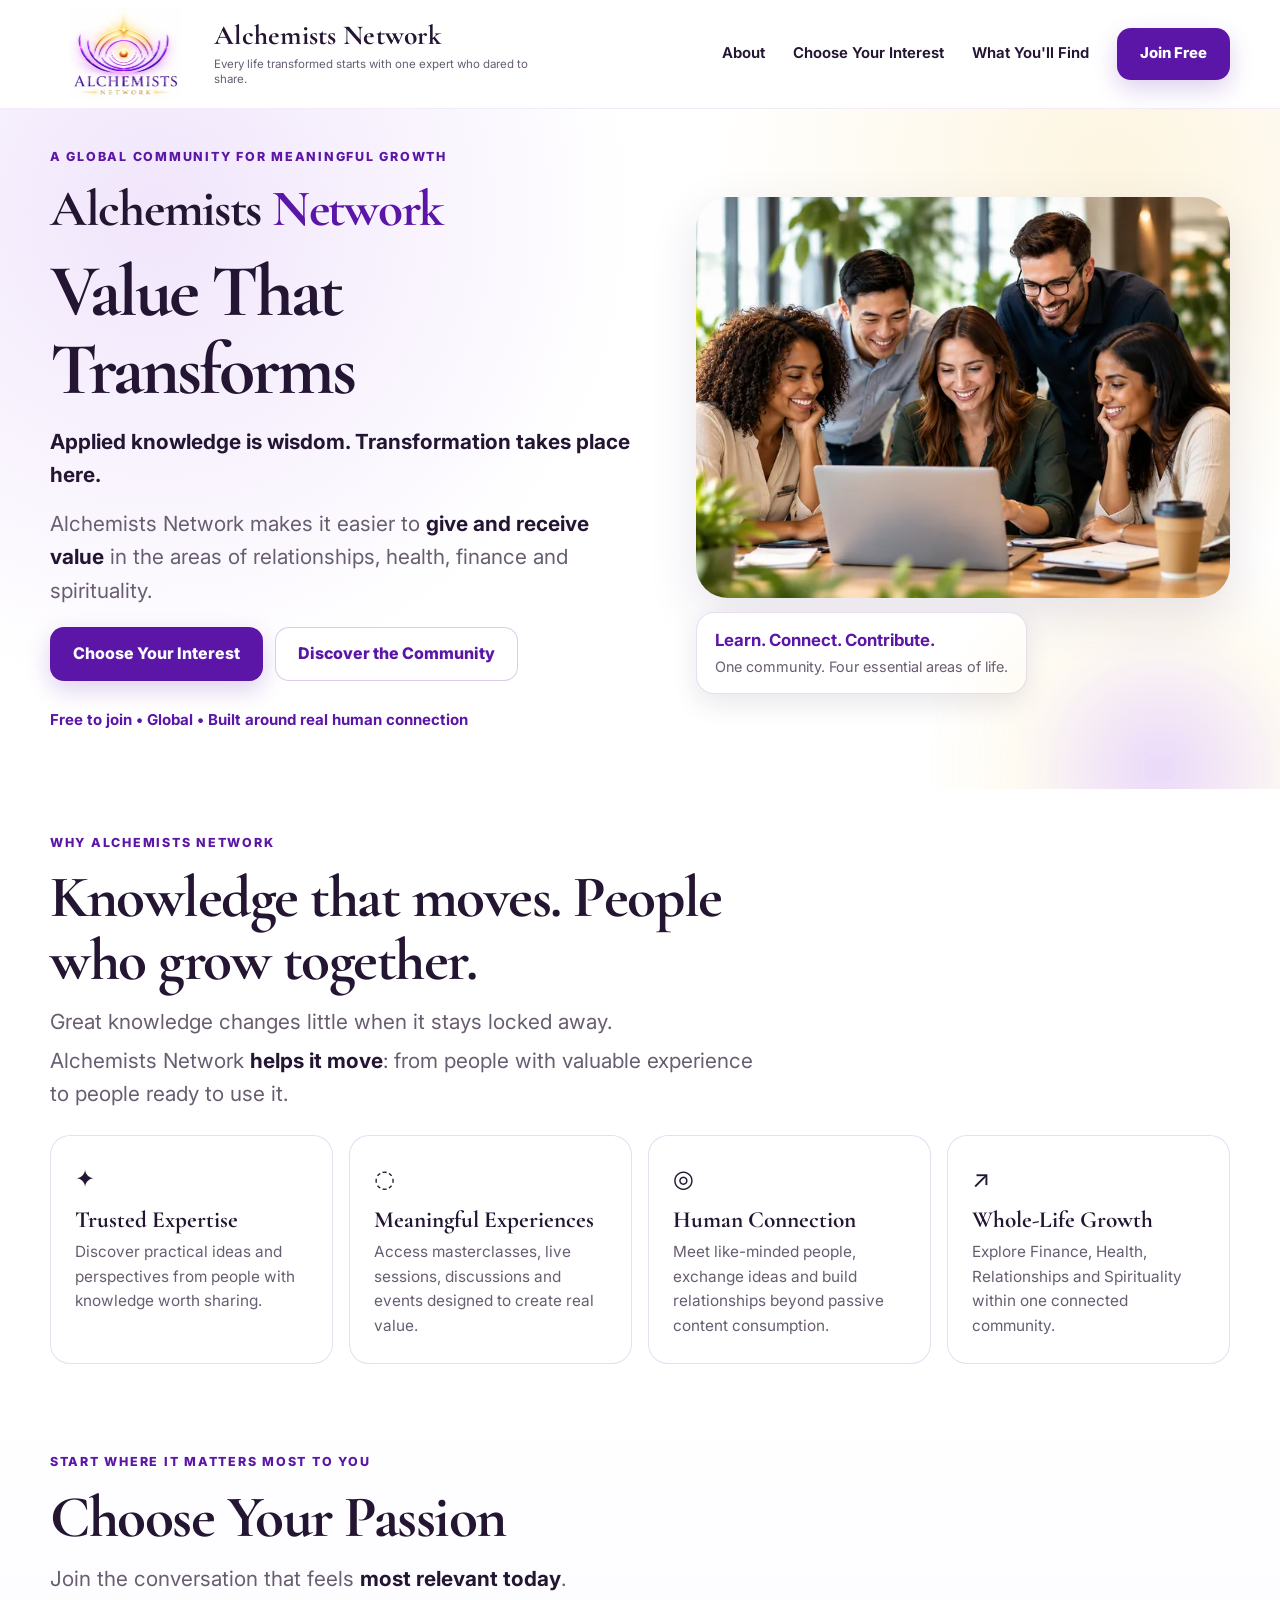
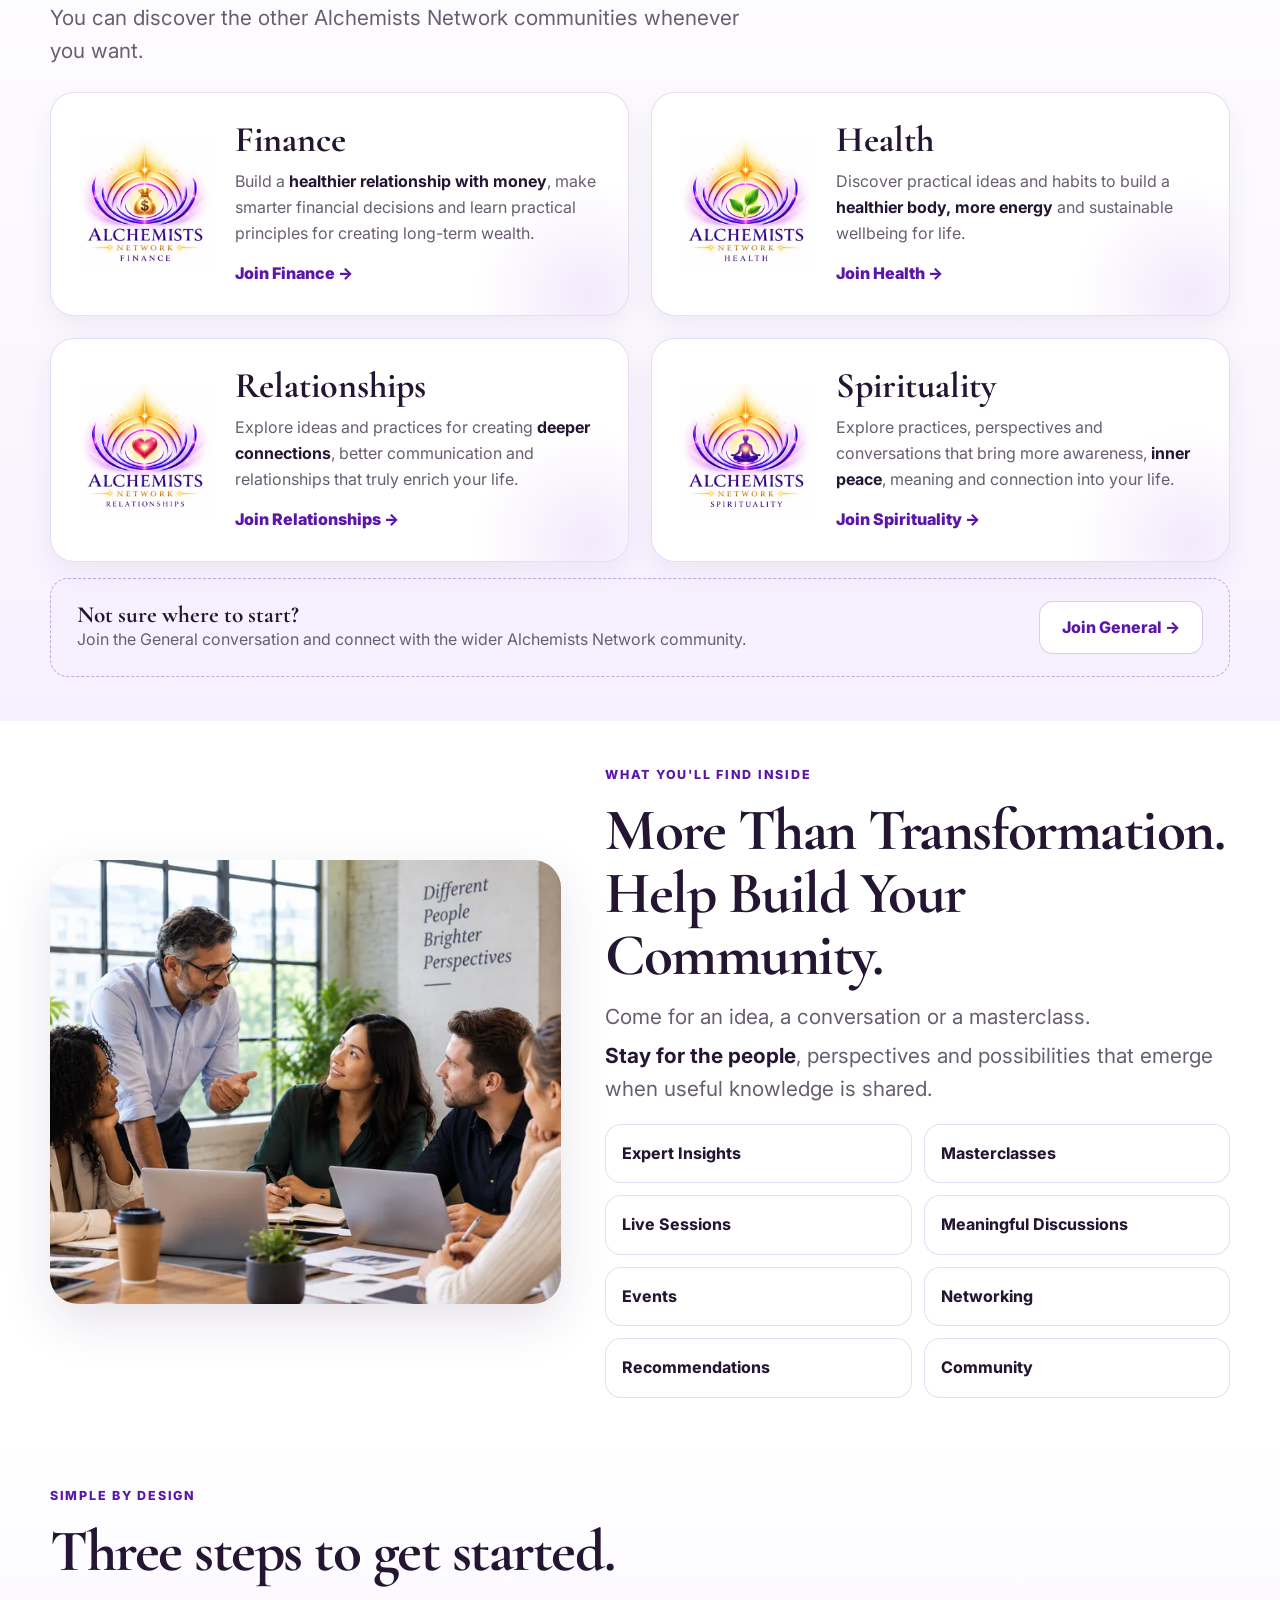
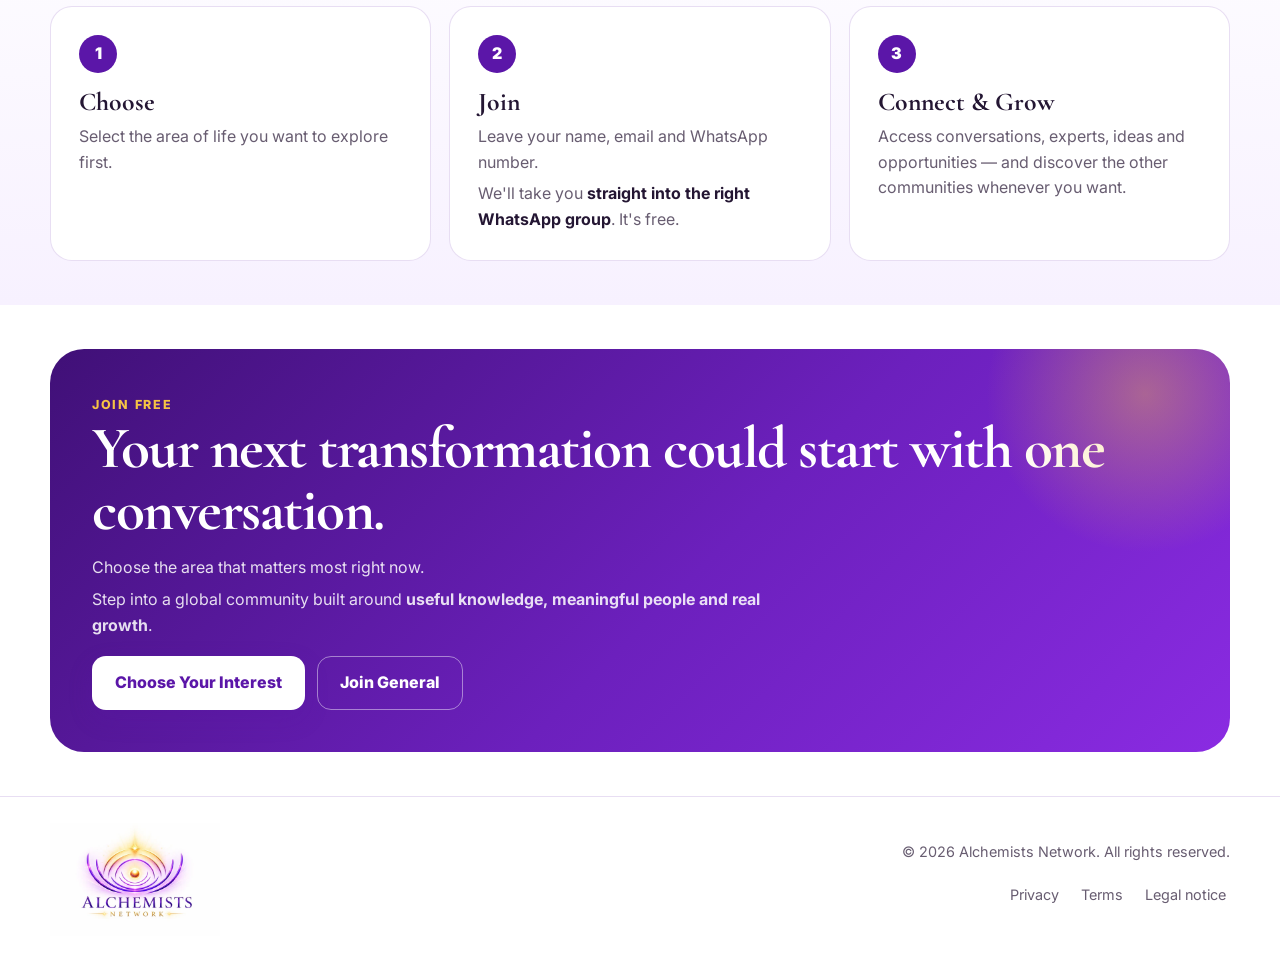
==== commit a2f7d41f: "Sync live site (Safari/mobile CSS fixes, dialog focus, update form id) + referral fix: pass ref as r" ====
--- a/alchemists-network-site-v9/alchemists-network-site-v9/index.html
+++ b/alchemists-network-site-v9/alchemists-network-site-v9/index.html
@@ -127,7 +127,7 @@
         <article class="benefit"><div class="benefit-icon">✦</div><h3>Trusted Expertise</h3><p>Discover practical ideas and perspectives from people with knowledge worth sharing.</p></article>
         <article class="benefit"><div class="benefit-icon">◌</div><h3>Meaningful Experiences</h3><p>Access masterclasses, live sessions, discussions and events designed to create real value.</p></article>
         <article class="benefit"><div class="benefit-icon">◎</div><h3>Human Connection</h3><p>Meet like-minded people, exchange ideas and build relationships beyond passive content consumption.</p></article>
-        <article class="benefit"><div class="benefit-icon">↗</div><h3>Whole-Life Growth</h3><p>Explore Finance, Health, Relationships and Spirituality within one connected community.</p></article>
+        <article class="benefit"><div class="benefit-icon">↗&#xFE0E;</div><h3>Whole-Life Growth</h3><p>Explore Finance, Health, Relationships and Spirituality within one connected community.</p></article>
       </div>
     </div>
   </section>
@@ -167,7 +167,7 @@
 
   <!-- JOIN FORM MODAL DIALOG. Opens in a modal when a visitor clicks any card. -->
   <dialog class="join-dialog" id="join-dialog" aria-labelledby="join-title">
-    <div class="join-dialog-card">
+    <div class="join-dialog-card" tabindex="-1" autofocus>
       <button type="button" class="join-dialog-close" id="join-close" aria-label="Close dialog">&times;</button>
       <div class="join-dialog-header">
         <span class="eyebrow">Free to join</span>
--- a/alchemists-network-site-v9/alchemists-network-site-v9/css/styles.css
+++ b/alchemists-network-site-v9/alchemists-network-site-v9/css/styles.css
@@ -316,3 +316,32 @@
 .interest-card{min-height:48px}
 /* Footer without tagline */
 .footer-brand img{height:auto}
+
+/* ===== v9.1: Safari and mobile fixes ===== */
+html{-webkit-text-size-adjust:100%;text-size-adjust:100%;scroll-padding-top:108px}
+.site-header{-webkit-backdrop-filter:blur(16px)}
+/* Browsers give <figure> a default 40px side margin. Safari also adds it to the photo height. */
+figure{margin:0}
+/* Safari let the loaded photo stretch its column and pushed the hero text off screen */
+.hero-grid>*,.inside-grid>*{min-width:0}
+.hero-photo,.inside-photo{position:relative;width:100%}
+.hero-photo img,.inside-photo img{position:absolute;top:0;left:0}
+/* Dialog: fit the visible screen when the iPhone toolbar is showing; open with no focus ring on the close button */
+.join-dialog-card{max-height:88dvh;overscroll-behavior:contain}
+.join-dialog-card:focus{outline:none}
+/* Touch screens: hover effects must not stay stuck after a tap */
+@media(hover:none){
+  .btn:hover,.btn-primary:hover,.btn-secondary:hover,.final-cta .btn-secondary:hover,.interest-card:hover,.site-nav a:not(.btn):hover,.free-note:hover{transform:none}
+}
+@media(max-width:900px){
+  html{scroll-padding-top:92px}
+  .hero-grid,.inside-grid{grid-template-columns:minmax(0,1fr)}
+  /* Long menu stays reachable on phones held sideways */
+  .site-nav{max-height:calc(100vh - 92px);max-height:calc(100dvh - 92px);overflow-y:auto}
+}
+@media(max-width:600px){
+  html{scroll-padding-top:82px}
+  .interest-logo{min-width:118px}
+  .join-dialog-card{max-height:92dvh}
+  .site-nav{max-height:calc(100vh - 82px);max-height:calc(100dvh - 82px)}
+}
